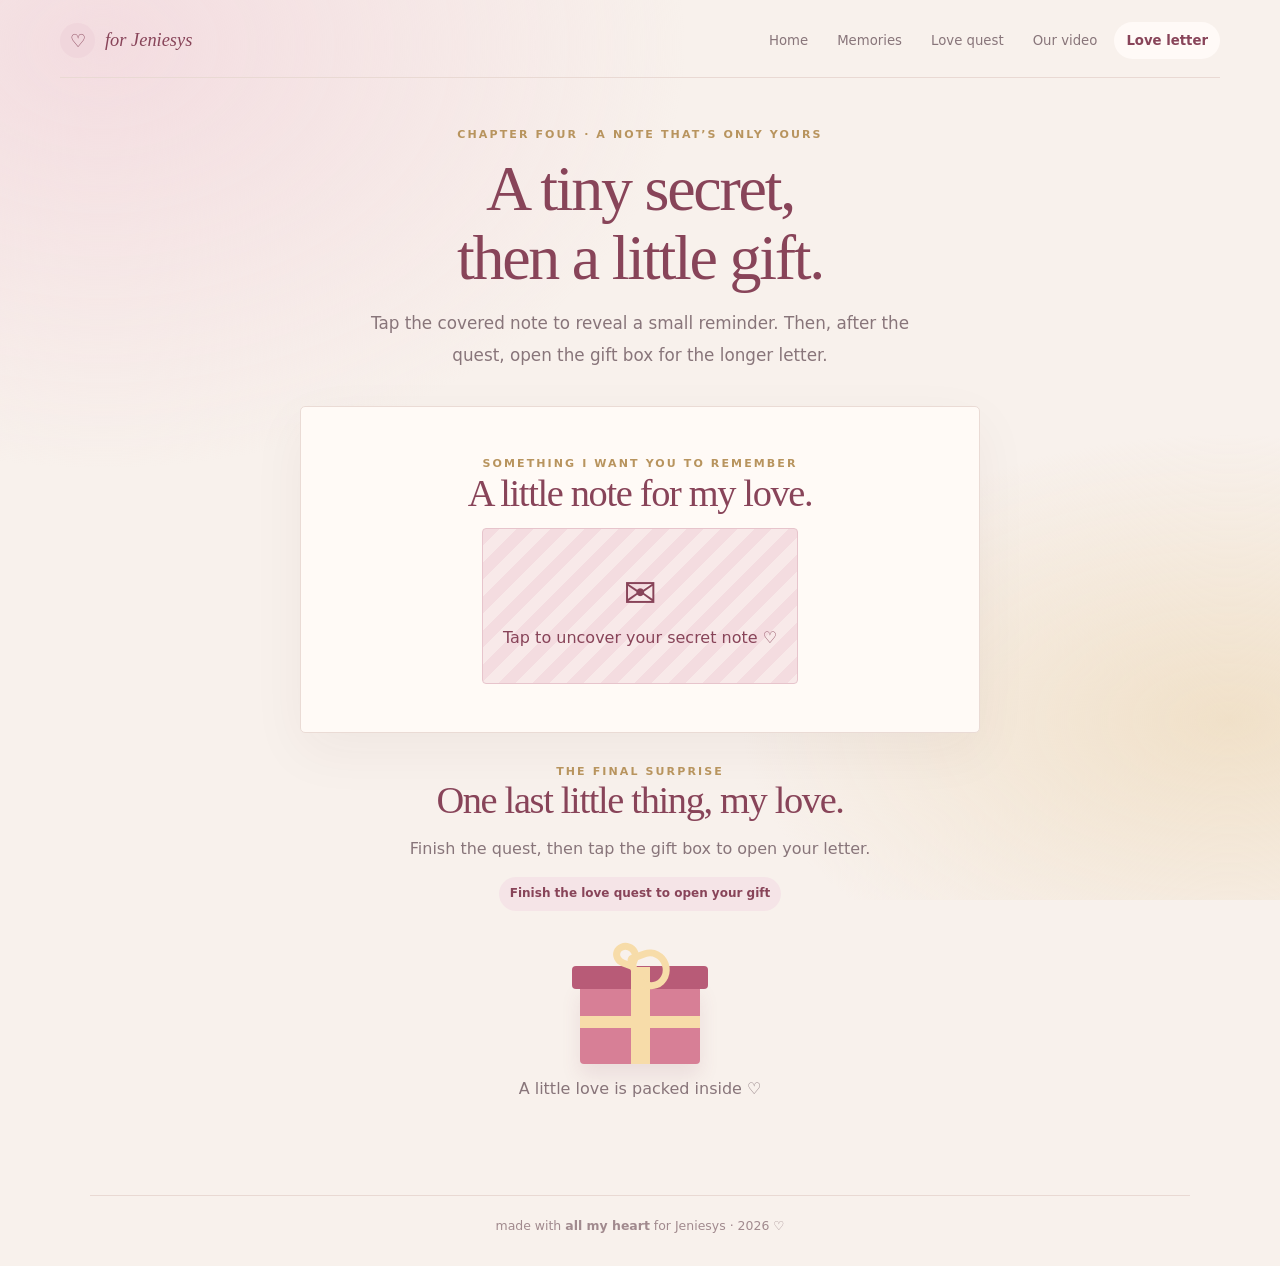
==== letter.html @ ace35af0 "Add files via upload" ====
<!doctype html><html lang="en"><head><meta charset="utf-8"><meta name="viewport" content="width=device-width,initial-scale=1"><meta name="theme-color" content="#f8f1ec"><title>Your Little Gift ♡ — Jeniesys</title><link rel="stylesheet" href="style.css"></head><body><div class="background-glow"></div><header class="site-header"><a class="brand" href="index.html"><span class="brand-mark">♡</span> for Jeniesys</a><nav class="nav" aria-label="Main navigation"><a href="index.html">Home</a><a href="memories.html">Memories</a><a href="quest.html">Love quest</a><a href="video.html">Our video</a><a href="letter.html" aria-current="page">Love letter</a></nav></header><main class="page"><div class="page-intro"><div class="eyebrow">chapter four · a note that’s only yours</div><h2>A tiny secret,<br>then a little gift.</h2><p class="lead">Tap the covered note to reveal a small reminder. Then, after the quest, open the gift box for the longer letter.</p></div><section class="secret-card card"><div class="eyebrow">something I want you to remember</div><h3>A little note for my love.</h3><button class="scratch-cover" id="revealNote" type="button"><span class="big">✉️</span>Tap to uncover your secret note ♡</button><div class="secret-message" id="secretMessage">You don’t have to do anything extraordinary to be special to me. I’m happy to have you in my life, and I hope you feel loved in the little moments, too. ♡</div></section><section class="gift-area"><div class="eyebrow">the final surprise</div><h3>One last little thing, my love.</h3><p class="muted">Finish the quest, then tap the gift box to open your letter.</p><span class="badge" id="giftBadge">Finish the love quest to open your gift</span><div class="gift-box" id="giftBox" role="button" tabindex="0" aria-label="Open the gift box"><div class="gift-lid"></div><div class="gift-body"></div><div class="gift-ribbon-v"></div><div class="gift-ribbon-h"></div><div class="gift-bow"></div></div><p class="muted" id="giftHint">A little love is packed inside ♡</p><article class="love-letter card hidden" id="loveLetter"><div class="eyebrow" style="text-align:center">quest complete · heart unlocked</div><h3>Happy Monthsary, my Jeniesys. ♡</h3><p>Hi, my love. 🥹❤️</p><p>If I could fold all the love I have for you into this little page and hand it to you like a letter, I would. It still wouldn’t hold everything, but I hope it gives you a small glimpse of what you mean to me.</p><p>Thank you for the memories we already share and for the little moments we haven’t made yet. I don’t expect us to be perfect. I hope we keep learning each other, listening with patience, being honest, apologizing when we need to, and showing our love through the small things we do.</p><p>I want more random laughs, more photos we’ll look at later, more silly conversations, and more days where we remind each other that we’re on the same team. When life gets busy or a day doesn’t go the way we hoped, I hope we still make room for kindness, understanding, and a little extra patience.</p><p>And if you ever wonder whether you’re special to me, let this be your reminder: you are. Not because every moment is perfect, but because you’re you. Thank you for being part of my life, Jeniesys. I’m grateful for this chapter with you and excited for the pages we’ll write next.</p><p class="sign">With all my heart, today and in all our little tomorrows. ♡</p><div class="actions" style="justify-content:center"><button class="btn btn-primary" id="replay">Play our little story again ↻</button></div></article></section></main><footer class="site-footer">made with <b>all my heart</b> for Jeniesys · <span id="year"></span> ♡</footer><div id="toast" class="toast" role="status" aria-live="polite"></div><script src="app.js"></script></body></html>
---- style.css ----
:root{--bg:#f8f1ec;--paper:#fffdf9;--ink:#382b31;--muted:#88757a;--rose:#c96e83;--rose-dark:#884459;--blush:#f3dce0;--line:#eadbd5;--gold:#b8945e;--shadow:0 18px 55px #4c29300d;--serif:Georgia,'Times New Roman',serif;--sans:Inter,ui-rounded,'Trebuchet MS',system-ui,sans-serif}*{box-sizing:border-box}html{scroll-behavior:smooth}body{margin:0;background:var(--bg);color:var(--ink);font-family:var(--sans);line-height:1.6;min-height:100vh}button,a{font:inherit}button{cursor:pointer}a{color:inherit;text-decoration:none}button:focus-visible,a:focus-visible{outline:3px solid var(--gold);outline-offset:4px}.background-glow{position:fixed;inset:0;z-index:-1;pointer-events:none;background:radial-gradient(ellipse at 8% 5%,#f3dce0 0,transparent 35%),radial-gradient(ellipse at 96% 80%,#f0e0c8 0,transparent 28%)}.site-header{width:min(1160px,92%);margin:auto;padding:22px 0 18px;display:flex;align-items:center;justify-content:space-between;gap:22px;border-bottom:1px solid #e9d9d3}.brand{display:flex;align-items:center;gap:10px;font:italic 1.15rem var(--serif);color:var(--rose-dark);white-space:nowrap}.brand-mark{width:35px;height:35px;border-radius:50%;display:grid;place-items:center;background:#f0d6dc;font-style:normal}.nav{display:flex;align-items:center;gap:5px;flex-wrap:wrap;justify-content:flex-end}.nav a{padding:8px 12px;border-radius:999px;font-size:.83rem;color:var(--muted);transition:.2s}.nav a:hover,.nav a[aria-current=page]{background:#fffaf7;color:var(--rose-dark)}.nav a[aria-current=page]{font-weight:750}.page{width:min(1100px,92%);margin:0 auto;padding:48px 0 64px}.eyebrow{text-transform:uppercase;letter-spacing:.19em;font-size:.69rem;font-weight:800;color:var(--gold)}h1,h2,h3,p{margin-top:0}h1,h2,h3{font-family:var(--serif);font-weight:500;letter-spacing:-.035em;color:var(--rose-dark);line-height:1.08}h1{font-size:clamp(3rem,7vw,5.6rem);margin:14px 0 20px}h2{font-size:clamp(2.4rem,5vw,4.2rem);margin:10px 0 16px}h3{font-size:clamp(1.8rem,3vw,2.6rem);margin-bottom:14px}.lead{font-size:1.05rem;line-height:1.9;color:var(--muted);max-width:570px}.muted{color:var(--muted)}.btn{display:inline-flex;align-items:center;justify-content:center;gap:9px;padding:13px 20px;border-radius:999px;border:1px solid transparent;font-weight:750;font-size:.9rem;transition:transform .2s,box-shadow .2s,background .2s}.btn:hover{transform:translateY(-2px)}.btn-primary{background:var(--rose-dark);color:white;box-shadow:0 9px 22px #88445924}.btn-primary:hover{box-shadow:0 13px 28px #88445930}.btn-soft{background:#fffaf7;border-color:var(--line);color:var(--rose-dark)}.actions{display:flex;gap:11px;flex-wrap:wrap;margin-top:24px}.card{background:var(--paper);border:1px solid #fff;box-shadow:var(--shadow);border-radius:5px}.home-grid{display:grid;grid-template-columns:1.08fr .92fr;gap:30px;align-items:center}.home-copy{padding:28px 0}.home-copy .signature{font:italic 1.2rem var(--serif);color:var(--rose);margin-top:20px}.home-photo-card{padding:15px 15px 45px;transform:rotate(1deg);position:relative}.home-photo-card img{width:100%;height:clamp(320px,42vw,490px);object-fit:cover;display:block;background:var(--blush)}.photo-label{position:absolute;bottom:12px;left:15px;right:15px;text-align:center;font:italic 1rem var(--serif);color:var(--rose-dark)}.home-stamp{position:absolute;top:20px;right:20px;width:76px;height:76px;display:grid;place-items:center;text-align:center;border-radius:50%;background:#fff6e7;color:var(--rose-dark);font:italic .88rem var(--serif);transform:rotate(10deg);box-shadow:0 5px 18px #5a30300c}.home-bottom{margin-top:35px;padding:22px 25px;display:flex;align-items:center;justify-content:space-between;gap:20px;background:#fffaf6;border:1px solid var(--line)}.home-bottom p{margin:0;color:var(--muted);font-size:.9rem}.page-intro{text-align:center;max-width:720px;margin:0 auto 34px}.page-intro .lead{margin:0 auto}.section-card{padding:clamp(22px,4vw,40px)}.gallery-layout{display:grid;grid-template-columns:minmax(0,1fr) 270px;gap:28px;align-items:center}.gallery-stage{background:#fff;padding:12px 12px 48px;box-shadow:0 14px 38px #4c29300e;position:relative;transform:rotate(-.35deg)}.gallery-stage img{width:100%;height:clamp(300px,48vw,520px);display:block;object-fit:cover;background:var(--blush)}.gallery-caption{position:absolute;bottom:12px;left:15px;right:15px;text-align:center;color:var(--rose-dark);font:italic 1.12rem var(--serif)}.gallery-side{padding:8px 0}.gallery-side p{color:var(--muted);line-height:1.85}.gallery-controls{display:flex;align-items:center;gap:12px;margin-top:22px}.round-btn{width:43px;height:43px;border:1px solid var(--line);border-radius:50%;background:#fffaf7;color:var(--rose-dark);font-size:1.25rem}.gallery-count{font-size:.8rem;color:var(--muted);font-weight:700}.dots{display:flex;gap:8px;margin-top:17px}.dot{width:8px;height:8px;border:0;padding:0;border-radius:50%;background:#e8cbd0}.dot.active{background:var(--rose-dark);transform:scale(1.3)}.memory-note{margin-top:25px;padding:20px 22px;background:#fff8f3;border-left:3px solid var(--gold);font:italic 1.1rem/1.7 var(--serif);color:#795766}.quest-layout{display:grid;grid-template-columns:.8fr 1.2fr;gap:25px;align-items:stretch}.quest-art{min-height:340px;border-radius:4px;display:grid;place-items:center;position:relative;overflow:hidden;background:radial-gradient(circle,#fff 0,#f8e7e9 52%,#f0d5d9 100%)}.heart-art{font-size:clamp(7rem,15vw,10rem);filter:drop-shadow(0 15px 18px #c96e8330);animation:pulse 2.7s ease-in-out infinite}.orbit{position:absolute;width:225px;height:225px;border:1px dashed #d59aaa;border-radius:50%;animation:spin 30s linear infinite}.orbit:before,.orbit:after{content:'✦';position:absolute;color:var(--gold);font-size:1.3rem}.orbit:before{top:12px;left:33px}.orbit:after{bottom:25px;right:8px}.quest-card{padding:clamp(22px,4vw,36px)}.progress-row{display:flex;justify-content:space-between;gap:12px;color:var(--gold);font-size:.69rem;text-transform:uppercase;letter-spacing:.12em;font-weight:800}.progress-track{height:5px;background:#f0e1df;border-radius:99px;overflow:hidden;margin:12px 0 25px}.progress-fill{height:100%;width:20%;background:var(--rose);transition:width .3s}.question{font-size:clamp(1.8rem,3.7vw,2.7rem)}.answer-area{min-height:85px;position:relative;display:flex;align-items:center;justify-content:center;gap:12px;flex-wrap:wrap;margin-top:20px;padding:8px}.answer-yes,.answer-no{min-width:130px;border:0;border-radius:999px;padding:12px 17px;font-weight:750;transition:transform .18s}.answer-yes{background:var(--rose-dark);color:#fff}.answer-no{background:#fff;border:1px solid var(--line);color:var(--rose-dark);position:relative}.hint{min-height:25px;text-align:center;font-size:.78rem;color:#a88a8f;margin:12px 0 0}.success{padding:25px 15px;text-align:center;background:#fff7f5;border-radius:5px}.success .emoji{font-size:2.7rem}.video-layout{display:grid;grid-template-columns:.7fr 1.3fr;gap:30px;align-items:center}.video-frame{padding:9px;background:#32232a;border-radius:9px;box-shadow:var(--shadow)}video{width:100%;display:block;aspect-ratio:16/9;object-fit:contain;background:#21171b;border-radius:5px}.video-placeholder{padding:20px;color:#fff0f4;text-align:center;font-size:.88rem}.locked-panel{padding:25px;border:1px dashed #dfbdc4;background:#fff9f6;border-radius:5px;text-align:center}.badge{display:inline-block;padding:7px 11px;border-radius:99px;background:#f5e4e7;color:var(--rose-dark);font-size:.75rem;font-weight:800}.secret-card{max-width:680px;margin:auto;padding:clamp(25px,5vw,48px);text-align:center;background:#fffaf6;border:1px solid var(--line);box-shadow:var(--shadow)}.scratch-cover{padding:32px 20px;background:repeating-linear-gradient(135deg,#f4dce0,#f4dce0 12px,#f8e9e9 12px,#f8e9e9 24px);border:1px solid #e7c4cc;border-radius:4px;color:var(--rose-dark);cursor:pointer}.scratch-cover .big{display:block;font-size:2.5rem}.secret-message{display:none;margin-top:22px;padding:20px;background:#fff;border:1px dashed #d7b7bd;font:italic 1.2rem/1.8 var(--serif);color:var(--rose-dark)}.secret-message.show{display:block;animation:fadeup .45s both}.gift-area{text-align:center;margin:30px auto}.gift-box{width:150px;height:125px;position:relative;margin:28px auto 12px;cursor:pointer;outline:none;transition:transform .2s}.gift-box:hover{transform:translateY(-4px)}.gift-body{position:absolute;left:15px;right:15px;bottom:0;height:82px;background:#d77f96;border-radius:4px;box-shadow:0 12px 20px #8844591c}.gift-lid{position:absolute;z-index:2;left:7px;right:7px;top:27px;height:23px;background:#b85b77;border-radius:4px;transform-origin:left;transition:transform .6s}.gift-ribbon-v{position:absolute;z-index:3;width:19px;top:28px;bottom:0;left:calc(50% - 9.5px);background:#f7dca9}.gift-ribbon-h{position:absolute;z-index:3;left:15px;right:15px;bottom:36px;height:12px;background:#f7dca9}.gift-bow{position:absolute;z-index:4;top:4px;left:48px;width:26px;height:24px;border:7px solid #f7dca9;border-radius:70% 70% 20% 70%;transform:rotate(20deg)}.gift-bow:after{content:'';position:absolute;width:26px;height:24px;border:7px solid #f7dca9;border-radius:70% 70% 70% 20%;left:14px;top:-9px;transform:rotate(50deg)}.gift-box.open .gift-lid{transform:translate(-7px,-25px) rotate(-24deg)}.love-letter{display:none;max-width:740px;margin:28px auto 0;padding:clamp(26px,5vw,50px);background:#fffdf8;border:1px solid var(--line);box-shadow:var(--shadow);text-align:left}.love-letter.show{display:block;animation:fadeup .6s both}.love-letter h3{text-align:center}.love-letter p{line-height:1.95;color:#6f5a61}.love-letter .sign{text-align:right;font:italic 1.25rem var(--serif);color:var(--rose-dark);margin-top:28px}.site-footer{width:min(1100px,92%);margin:auto;padding:20px 0 30px;border-top:1px solid #e9d9d3;text-align:center;font-size:.78rem;color:#a18a8e}.float-photo{position:fixed;bottom:-100px;z-index:8;pointer-events:none;overflow:hidden;transform:rotate(45deg);border-radius:8px 8px 8px 0;animation:floatup linear forwards;box-shadow:0 5px 18px #88445925}.float-photo:before{content:'';position:absolute;width:100%;height:100%;top:-50%;left:0;background:inherit;border-radius:50%}.float-photo:after{content:'';position:absolute;width:100%;height:100%;top:0;left:-50%;background:inherit;border-radius:50%}.float-photo img{position:absolute;inset:0;width:100%;height:100%;object-fit:cover;transform:rotate(-45deg) scale(.88);border-radius:50%;z-index:2}.toast{position:fixed;left:50%;bottom:22px;transform:translate(-50%,20px);opacity:0;pointer-events:none;background:#432d38;color:#fff;padding:11px 17px;border-radius:999px;font-size:.85rem;z-index:99;transition:.25s;max-width:90%;text-align:center}.toast.show{opacity:1;transform:translate(-50%,0)}.hidden{display:none!important}@keyframes floatup{to{transform:translateY(-115vh) rotate(405deg);opacity:0}}@keyframes pulse{50%{transform:scale(1.07)}}@keyframes spin{to{transform:rotate(360deg)}}@keyframes fadeup{from{opacity:0;transform:translateY(12px)}to{opacity:1;transform:none}}@media(max-width:800px){.site-header{align-items:flex-start;flex-direction:column}.nav{justify-content:flex-start;margin-left:-8px}.home-grid,.gallery-layout,.quest-layout,.video-layout{grid-template-columns:1fr}.home-copy{padding:5px 0 10px}.home-photo-card{max-width:600px;width:100%;margin:auto}.home-bottom{align-items:flex-start;flex-direction:column}.gallery-side{padding:0}.gallery-stage img{height:clamp(260px,70vw,470px)}.quest-art{min-height:230px}.heart-art{font-size:7rem}.orbit{width:190px;height:190px}}@media(max-width:480px){.page{padding:32px 0 45px}.site-header{padding-top:16px}.brand{font-size:1rem}.nav{gap:1px}.nav a{font-size:.77rem;padding:7px 9px}.home-copy h1{font-size:3.2rem}.home-photo-card img{height:340px}.section-card{padding:20px}.gallery-controls{justify-content:center}.answer-yes,.answer-no{min-width:120px}.quest-card{padding:22px 17px}.site-footer{line-height:1.8}}@media(prefers-reduced-motion:reduce){*,*:before,*:after{scroll-behavior:auto!important;animation-duration:.01ms!important;animation-iteration-count:1!important;transition-duration:.01ms!important}}
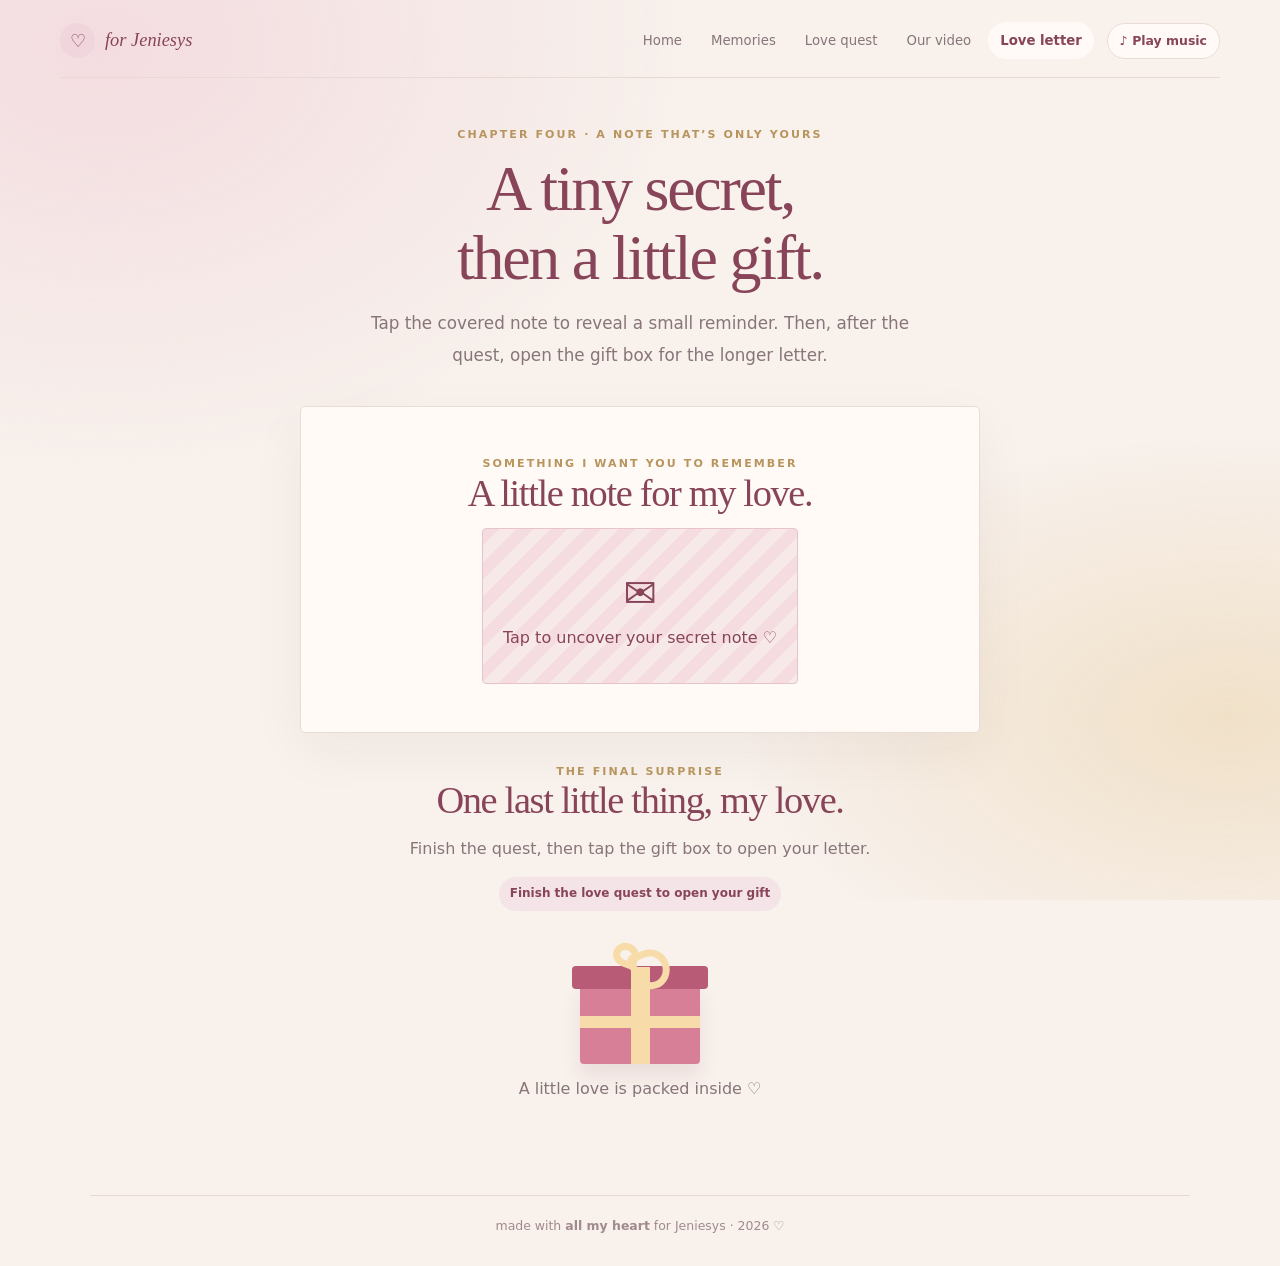
==== commit 9b7e5e95: "Add files via upload" ====
--- a/letter.html
+++ b/letter.html
@@ -1 +1 @@
-<!doctype html><html lang="en"><head><meta charset="utf-8"><meta name="viewport" content="width=device-width,initial-scale=1"><meta name="theme-color" content="#f8f1ec"><title>Your Little Gift ♡ — Jeniesys</title><link rel="stylesheet" href="style.css"></head><body><div class="background-glow"></div><header class="site-header"><a class="brand" href="index.html"><span class="brand-mark">♡</span> for Jeniesys</a><nav class="nav" aria-label="Main navigation"><a href="index.html">Home</a><a href="memories.html">Memories</a><a href="quest.html">Love quest</a><a href="video.html">Our video</a><a href="letter.html" aria-current="page">Love letter</a></nav></header><main class="page"><div class="page-intro"><div class="eyebrow">chapter four · a note that’s only yours</div><h2>A tiny secret,<br>then a little gift.</h2><p class="lead">Tap the covered note to reveal a small reminder. Then, after the quest, open the gift box for the longer letter.</p></div><section class="secret-card card"><div class="eyebrow">something I want you to remember</div><h3>A little note for my love.</h3><button class="scratch-cover" id="revealNote" type="button"><span class="big">✉️</span>Tap to uncover your secret note ♡</button><div class="secret-message" id="secretMessage">You don’t have to do anything extraordinary to be special to me. I’m happy to have you in my life, and I hope you feel loved in the little moments, too. ♡</div></section><section class="gift-area"><div class="eyebrow">the final surprise</div><h3>One last little thing, my love.</h3><p class="muted">Finish the quest, then tap the gift box to open your letter.</p><span class="badge" id="giftBadge">Finish the love quest to open your gift</span><div class="gift-box" id="giftBox" role="button" tabindex="0" aria-label="Open the gift box"><div class="gift-lid"></div><div class="gift-body"></div><div class="gift-ribbon-v"></div><div class="gift-ribbon-h"></div><div class="gift-bow"></div></div><p class="muted" id="giftHint">A little love is packed inside ♡</p><article class="love-letter card hidden" id="loveLetter"><div class="eyebrow" style="text-align:center">quest complete · heart unlocked</div><h3>Happy Monthsary, my Jeniesys. ♡</h3><p>Hi, my love. 🥹❤️</p><p>If I could fold all the love I have for you into this little page and hand it to you like a letter, I would. It still wouldn’t hold everything, but I hope it gives you a small glimpse of what you mean to me.</p><p>Thank you for the memories we already share and for the little moments we haven’t made yet. I don’t expect us to be perfect. I hope we keep learning each other, listening with patience, being honest, apologizing when we need to, and showing our love through the small things we do.</p><p>I want more random laughs, more photos we’ll look at later, more silly conversations, and more days where we remind each other that we’re on the same team. When life gets busy or a day doesn’t go the way we hoped, I hope we still make room for kindness, understanding, and a little extra patience.</p><p>And if you ever wonder whether you’re special to me, let this be your reminder: you are. Not because every moment is perfect, but because you’re you. Thank you for being part of my life, Jeniesys. I’m grateful for this chapter with you and excited for the pages we’ll write next.</p><p class="sign">With all my heart, today and in all our little tomorrows. ♡</p><div class="actions" style="justify-content:center"><button class="btn btn-primary" id="replay">Play our little story again ↻</button></div></article></section></main><footer class="site-footer">made with <b>all my heart</b> for Jeniesys · <span id="year"></span> ♡</footer><div id="toast" class="toast" role="status" aria-live="polite"></div><script src="app.js"></script></body></html>
+<!doctype html><html lang="en"><head><meta charset="utf-8"><meta name="viewport" content="width=device-width,initial-scale=1"><meta name="theme-color" content="#f8f1ec"><title>Your Little Gift ♡ — Jeniesys</title><link rel="stylesheet" href="style.css"></head><body><div class="background-glow"></div><header class="site-header"><a class="brand" href="index.html"><span class="brand-mark">♡</span> for Jeniesys</a><nav class="nav" aria-label="Main navigation"><a href="index.html">Home</a><a href="memories.html">Memories</a><a href="quest.html">Love quest</a><a href="video.html">Our video</a><a href="letter.html" aria-current="page">Love letter</a><button class="music-btn" id="musicToggle" type="button" aria-label="Toggle background music">♪ Play music</button></nav></header><main class="page"><div class="page-intro"><div class="eyebrow">chapter four · a note that’s only yours</div><h2>A tiny secret,<br>then a little gift.</h2><p class="lead">Tap the covered note to reveal a small reminder. Then, after the quest, open the gift box for the longer letter.</p></div><section class="secret-card card"><div class="eyebrow">something I want you to remember</div><h3>A little note for my love.</h3><button class="scratch-cover" id="revealNote" type="button"><span class="big">✉️</span>Tap to uncover your secret note ♡</button><div class="secret-message" id="secretMessage">You don’t have to do anything extraordinary to be special to me. I’m happy to have you in my life, and I hope you feel loved in the little moments, too. ♡</div></section><section class="gift-area"><div class="eyebrow">the final surprise</div><h3>One last little thing, my love.</h3><p class="muted">Finish the quest, then tap the gift box to open your letter.</p><span class="badge" id="giftBadge">Finish the love quest to open your gift</span><div class="gift-box" id="giftBox" role="button" tabindex="0" aria-label="Open the gift box"><div class="gift-lid"></div><div class="gift-body"></div><div class="gift-ribbon-v"></div><div class="gift-ribbon-h"></div><div class="gift-bow"></div></div><p class="muted" id="giftHint">A little love is packed inside ♡</p><article class="love-letter card hidden" id="loveLetter"><div class="eyebrow" style="text-align:center">quest complete · heart unlocked</div><h3>Happy Monthsary, my Jeniesys. ♡</h3><p>Hi, my love. 🥹❤️</p><p>If I could fold all the love I have for you into this little page and hand it to you like a letter, I would. It still wouldn’t hold everything, but I hope it gives you a small glimpse of what you mean to me.</p><p>Thank you for the memories we already share and for the little moments we haven’t made yet. I don’t expect us to be perfect. I hope we keep learning each other, listening with patience, being honest, apologizing when we need to, and showing our love through the small things we do.</p><p>I want more random laughs, more photos we’ll look at later, more silly conversations, and more days where we remind each other that we’re on the same team. When life gets busy or a day doesn’t go the way we hoped, I hope we still make room for kindness, understanding, and a little extra patience.</p><p>And if you ever wonder whether you’re special to me, let this be your reminder: you are. Not because every moment is perfect, but because you’re you. Thank you for being part of my life, Jeniesys. I’m grateful for this chapter with you and excited for the pages we’ll write next.</p><p class="sign">With all my heart, today and in all our little tomorrows. ♡</p><div class="actions" style="justify-content:center"><button class="btn btn-primary" id="replay">Play our little story again ↻</button></div></article></section></main><footer class="site-footer">made with <b>all my heart</b> for Jeniesys · <span id="year"></span> ♡</footer><div id="toast" class="toast" role="status" aria-live="polite"></div><script src="app.js"></script></body></html>
--- a/style.css
+++ b/style.css
@@ -1 +1,22 @@
-:root{--bg:#f8f1ec;--paper:#fffdf9;--ink:#382b31;--muted:#88757a;--rose:#c96e83;--rose-dark:#884459;--blush:#f3dce0;--line:#eadbd5;--gold:#b8945e;--shadow:0 18px 55px #4c29300d;--serif:Georgia,'Times New Roman',serif;--sans:Inter,ui-rounded,'Trebuchet MS',system-ui,sans-serif}*{box-sizing:border-box}html{scroll-behavior:smooth}body{margin:0;background:var(--bg);color:var(--ink);font-family:var(--sans);line-height:1.6;min-height:100vh}button,a{font:inherit}button{cursor:pointer}a{color:inherit;text-decoration:none}button:focus-visible,a:focus-visible{outline:3px solid var(--gold);outline-offset:4px}.background-glow{position:fixed;inset:0;z-index:-1;pointer-events:none;background:radial-gradient(ellipse at 8% 5%,#f3dce0 0,transparent 35%),radial-gradient(ellipse at 96% 80%,#f0e0c8 0,transparent 28%)}.site-header{width:min(1160px,92%);margin:auto;padding:22px 0 18px;display:flex;align-items:center;justify-content:space-between;gap:22px;border-bottom:1px solid #e9d9d3}.brand{display:flex;align-items:center;gap:10px;font:italic 1.15rem var(--serif);color:var(--rose-dark);white-space:nowrap}.brand-mark{width:35px;height:35px;border-radius:50%;display:grid;place-items:center;background:#f0d6dc;font-style:normal}.nav{display:flex;align-items:center;gap:5px;flex-wrap:wrap;justify-content:flex-end}.nav a{padding:8px 12px;border-radius:999px;font-size:.83rem;color:var(--muted);transition:.2s}.nav a:hover,.nav a[aria-current=page]{background:#fffaf7;color:var(--rose-dark)}.nav a[aria-current=page]{font-weight:750}.page{width:min(1100px,92%);margin:0 auto;padding:48px 0 64px}.eyebrow{text-transform:uppercase;letter-spacing:.19em;font-size:.69rem;font-weight:800;color:var(--gold)}h1,h2,h3,p{margin-top:0}h1,h2,h3{font-family:var(--serif);font-weight:500;letter-spacing:-.035em;color:var(--rose-dark);line-height:1.08}h1{font-size:clamp(3rem,7vw,5.6rem);margin:14px 0 20px}h2{font-size:clamp(2.4rem,5vw,4.2rem);margin:10px 0 16px}h3{font-size:clamp(1.8rem,3vw,2.6rem);margin-bottom:14px}.lead{font-size:1.05rem;line-height:1.9;color:var(--muted);max-width:570px}.muted{color:var(--muted)}.btn{display:inline-flex;align-items:center;justify-content:center;gap:9px;padding:13px 20px;border-radius:999px;border:1px solid transparent;font-weight:750;font-size:.9rem;transition:transform .2s,box-shadow .2s,background .2s}.btn:hover{transform:translateY(-2px)}.btn-primary{background:var(--rose-dark);color:white;box-shadow:0 9px 22px #88445924}.btn-primary:hover{box-shadow:0 13px 28px #88445930}.btn-soft{background:#fffaf7;border-color:var(--line);color:var(--rose-dark)}.actions{display:flex;gap:11px;flex-wrap:wrap;margin-top:24px}.card{background:var(--paper);border:1px solid #fff;box-shadow:var(--shadow);border-radius:5px}.home-grid{display:grid;grid-template-columns:1.08fr .92fr;gap:30px;align-items:center}.home-copy{padding:28px 0}.home-copy .signature{font:italic 1.2rem var(--serif);color:var(--rose);margin-top:20px}.home-photo-card{padding:15px 15px 45px;transform:rotate(1deg);position:relative}.home-photo-card img{width:100%;height:clamp(320px,42vw,490px);object-fit:cover;display:block;background:var(--blush)}.photo-label{position:absolute;bottom:12px;left:15px;right:15px;text-align:center;font:italic 1rem var(--serif);color:var(--rose-dark)}.home-stamp{position:absolute;top:20px;right:20px;width:76px;height:76px;display:grid;place-items:center;text-align:center;border-radius:50%;background:#fff6e7;color:var(--rose-dark);font:italic .88rem var(--serif);transform:rotate(10deg);box-shadow:0 5px 18px #5a30300c}.home-bottom{margin-top:35px;padding:22px 25px;display:flex;align-items:center;justify-content:space-between;gap:20px;background:#fffaf6;border:1px solid var(--line)}.home-bottom p{margin:0;color:var(--muted);font-size:.9rem}.page-intro{text-align:center;max-width:720px;margin:0 auto 34px}.page-intro .lead{margin:0 auto}.section-card{padding:clamp(22px,4vw,40px)}.gallery-layout{display:grid;grid-template-columns:minmax(0,1fr) 270px;gap:28px;align-items:center}.gallery-stage{background:#fff;padding:12px 12px 48px;box-shadow:0 14px 38px #4c29300e;position:relative;transform:rotate(-.35deg)}.gallery-stage img{width:100%;height:clamp(300px,48vw,520px);display:block;object-fit:cover;background:var(--blush)}.gallery-caption{position:absolute;bottom:12px;left:15px;right:15px;text-align:center;color:var(--rose-dark);font:italic 1.12rem var(--serif)}.gallery-side{padding:8px 0}.gallery-side p{color:var(--muted);line-height:1.85}.gallery-controls{display:flex;align-items:center;gap:12px;margin-top:22px}.round-btn{width:43px;height:43px;border:1px solid var(--line);border-radius:50%;background:#fffaf7;color:var(--rose-dark);font-size:1.25rem}.gallery-count{font-size:.8rem;color:var(--muted);font-weight:700}.dots{display:flex;gap:8px;margin-top:17px}.dot{width:8px;height:8px;border:0;padding:0;border-radius:50%;background:#e8cbd0}.dot.active{background:var(--rose-dark);transform:scale(1.3)}.memory-note{margin-top:25px;padding:20px 22px;background:#fff8f3;border-left:3px solid var(--gold);font:italic 1.1rem/1.7 var(--serif);color:#795766}.quest-layout{display:grid;grid-template-columns:.8fr 1.2fr;gap:25px;align-items:stretch}.quest-art{min-height:340px;border-radius:4px;display:grid;place-items:center;position:relative;overflow:hidden;background:radial-gradient(circle,#fff 0,#f8e7e9 52%,#f0d5d9 100%)}.heart-art{font-size:clamp(7rem,15vw,10rem);filter:drop-shadow(0 15px 18px #c96e8330);animation:pulse 2.7s ease-in-out infinite}.orbit{position:absolute;width:225px;height:225px;border:1px dashed #d59aaa;border-radius:50%;animation:spin 30s linear infinite}.orbit:before,.orbit:after{content:'✦';position:absolute;color:var(--gold);font-size:1.3rem}.orbit:before{top:12px;left:33px}.orbit:after{bottom:25px;right:8px}.quest-card{padding:clamp(22px,4vw,36px)}.progress-row{display:flex;justify-content:space-between;gap:12px;color:var(--gold);font-size:.69rem;text-transform:uppercase;letter-spacing:.12em;font-weight:800}.progress-track{height:5px;background:#f0e1df;border-radius:99px;overflow:hidden;margin:12px 0 25px}.progress-fill{height:100%;width:20%;background:var(--rose);transition:width .3s}.question{font-size:clamp(1.8rem,3.7vw,2.7rem)}.answer-area{min-height:85px;position:relative;display:flex;align-items:center;justify-content:center;gap:12px;flex-wrap:wrap;margin-top:20px;padding:8px}.answer-yes,.answer-no{min-width:130px;border:0;border-radius:999px;padding:12px 17px;font-weight:750;transition:transform .18s}.answer-yes{background:var(--rose-dark);color:#fff}.answer-no{background:#fff;border:1px solid var(--line);color:var(--rose-dark);position:relative}.hint{min-height:25px;text-align:center;font-size:.78rem;color:#a88a8f;margin:12px 0 0}.success{padding:25px 15px;text-align:center;background:#fff7f5;border-radius:5px}.success .emoji{font-size:2.7rem}.video-layout{display:grid;grid-template-columns:.7fr 1.3fr;gap:30px;align-items:center}.video-frame{padding:9px;background:#32232a;border-radius:9px;box-shadow:var(--shadow)}video{width:100%;display:block;aspect-ratio:16/9;object-fit:contain;background:#21171b;border-radius:5px}.video-placeholder{padding:20px;color:#fff0f4;text-align:center;font-size:.88rem}.locked-panel{padding:25px;border:1px dashed #dfbdc4;background:#fff9f6;border-radius:5px;text-align:center}.badge{display:inline-block;padding:7px 11px;border-radius:99px;background:#f5e4e7;color:var(--rose-dark);font-size:.75rem;font-weight:800}.secret-card{max-width:680px;margin:auto;padding:clamp(25px,5vw,48px);text-align:center;background:#fffaf6;border:1px solid var(--line);box-shadow:var(--shadow)}.scratch-cover{padding:32px 20px;background:repeating-linear-gradient(135deg,#f4dce0,#f4dce0 12px,#f8e9e9 12px,#f8e9e9 24px);border:1px solid #e7c4cc;border-radius:4px;color:var(--rose-dark);cursor:pointer}.scratch-cover .big{display:block;font-size:2.5rem}.secret-message{display:none;margin-top:22px;padding:20px;background:#fff;border:1px dashed #d7b7bd;font:italic 1.2rem/1.8 var(--serif);color:var(--rose-dark)}.secret-message.show{display:block;animation:fadeup .45s both}.gift-area{text-align:center;margin:30px auto}.gift-box{width:150px;height:125px;position:relative;margin:28px auto 12px;cursor:pointer;outline:none;transition:transform .2s}.gift-box:hover{transform:translateY(-4px)}.gift-body{position:absolute;left:15px;right:15px;bottom:0;height:82px;background:#d77f96;border-radius:4px;box-shadow:0 12px 20px #8844591c}.gift-lid{position:absolute;z-index:2;left:7px;right:7px;top:27px;height:23px;background:#b85b77;border-radius:4px;transform-origin:left;transition:transform .6s}.gift-ribbon-v{position:absolute;z-index:3;width:19px;top:28px;bottom:0;left:calc(50% - 9.5px);background:#f7dca9}.gift-ribbon-h{position:absolute;z-index:3;left:15px;right:15px;bottom:36px;height:12px;background:#f7dca9}.gift-bow{position:absolute;z-index:4;top:4px;left:48px;width:26px;height:24px;border:7px solid #f7dca9;border-radius:70% 70% 20% 70%;transform:rotate(20deg)}.gift-bow:after{content:'';position:absolute;width:26px;height:24px;border:7px solid #f7dca9;border-radius:70% 70% 70% 20%;left:14px;top:-9px;transform:rotate(50deg)}.gift-box.open .gift-lid{transform:translate(-7px,-25px) rotate(-24deg)}.love-letter{display:none;max-width:740px;margin:28px auto 0;padding:clamp(26px,5vw,50px);background:#fffdf8;border:1px solid var(--line);box-shadow:var(--shadow);text-align:left}.love-letter.show{display:block;animation:fadeup .6s both}.love-letter h3{text-align:center}.love-letter p{line-height:1.95;color:#6f5a61}.love-letter .sign{text-align:right;font:italic 1.25rem var(--serif);color:var(--rose-dark);margin-top:28px}.site-footer{width:min(1100px,92%);margin:auto;padding:20px 0 30px;border-top:1px solid #e9d9d3;text-align:center;font-size:.78rem;color:#a18a8e}.float-photo{position:fixed;bottom:-100px;z-index:8;pointer-events:none;overflow:hidden;transform:rotate(45deg);border-radius:8px 8px 8px 0;animation:floatup linear forwards;box-shadow:0 5px 18px #88445925}.float-photo:before{content:'';position:absolute;width:100%;height:100%;top:-50%;left:0;background:inherit;border-radius:50%}.float-photo:after{content:'';position:absolute;width:100%;height:100%;top:0;left:-50%;background:inherit;border-radius:50%}.float-photo img{position:absolute;inset:0;width:100%;height:100%;object-fit:cover;transform:rotate(-45deg) scale(.88);border-radius:50%;z-index:2}.toast{position:fixed;left:50%;bottom:22px;transform:translate(-50%,20px);opacity:0;pointer-events:none;background:#432d38;color:#fff;padding:11px 17px;border-radius:999px;font-size:.85rem;z-index:99;transition:.25s;max-width:90%;text-align:center}.toast.show{opacity:1;transform:translate(-50%,0)}.hidden{display:none!important}@keyframes floatup{to{transform:translateY(-115vh) rotate(405deg);opacity:0}}@keyframes pulse{50%{transform:scale(1.07)}}@keyframes spin{to{transform:rotate(360deg)}}@keyframes fadeup{from{opacity:0;transform:translateY(12px)}to{opacity:1;transform:none}}@media(max-width:800px){.site-header{align-items:flex-start;flex-direction:column}.nav{justify-content:flex-start;margin-left:-8px}.home-grid,.gallery-layout,.quest-layout,.video-layout{grid-template-columns:1fr}.home-copy{padding:5px 0 10px}.home-photo-card{max-width:600px;width:100%;margin:auto}.home-bottom{align-items:flex-start;flex-direction:column}.gallery-side{padding:0}.gallery-stage img{height:clamp(260px,70vw,470px)}.quest-art{min-height:230px}.heart-art{font-size:7rem}.orbit{width:190px;height:190px}}@media(max-width:480px){.page{padding:32px 0 45px}.site-header{padding-top:16px}.brand{font-size:1rem}.nav{gap:1px}.nav a{font-size:.77rem;padding:7px 9px}.home-copy h1{font-size:3.2rem}.home-photo-card img{height:340px}.section-card{padding:20px}.gallery-controls{justify-content:center}.answer-yes,.answer-no{min-width:120px}.quest-card{padding:22px 17px}.site-footer{line-height:1.8}}@media(prefers-reduced-motion:reduce){*,*:before,*:after{scroll-behavior:auto!important;animation-duration:.01ms!important;animation-iteration-count:1!important;transition-duration:.01ms!important}}
+:root{--bg:#f8f1ec;--paper:#fffdf9;--ink:#382b31;--muted:#88757a;--rose:#c96e83;--rose-dark:#884459;--blush:#f3dce0;--line:#eadbd5;--gold:#b8945e;--shadow:0 18px 55px #4c29300d;--serif:Georgia,'Times New Roman',serif;--sans:Inter,ui-rounded,'Trebuchet MS',system-ui,sans-serif}*{box-sizing:border-box}html{scroll-behavior:smooth}body{margin:0;background:var(--bg);color:var(--ink);font-family:var(--sans);line-height:1.6;min-height:100vh}button,a{font:inherit}button{cursor:pointer}a{color:inherit;text-decoration:none}button:focus-visible,a:focus-visible{outline:3px solid var(--gold);outline-offset:4px}.background-glow{position:fixed;inset:0;z-index:-1;pointer-events:none;background:radial-gradient(ellipse at 8% 5%,#f3dce0 0,transparent 35%),radial-gradient(ellipse at 96% 80%,#f0e0c8 0,transparent 28%)}.site-header{width:min(1160px,92%);margin:auto;padding:22px 0 18px;display:flex;align-items:center;justify-content:space-between;gap:22px;border-bottom:1px solid #e9d9d3}.brand{display:flex;align-items:center;gap:10px;font:italic 1.15rem var(--serif);color:var(--rose-dark);white-space:nowrap}.brand-mark{width:35px;height:35px;border-radius:50%;display:grid;place-items:center;background:#f0d6dc;font-style:normal}.nav{display:flex;align-items:center;gap:5px;flex-wrap:wrap;justify-content:flex-end}.nav a{padding:8px 12px;border-radius:999px;font-size:.83rem;color:var(--muted);transition:.2s}.nav a:hover,.nav a[aria-current=page]{background:#fffaf7;color:var(--rose-dark)}.nav a[aria-current=page]{font-weight:750}.page{width:min(1100px,92%);margin:0 auto;padding:48px 0 64px}.eyebrow{text-transform:uppercase;letter-spacing:.19em;font-size:.69rem;font-weight:800;color:var(--gold)}h1,h2,h3,p{margin-top:0}h1,h2,h3{font-family:var(--serif);font-weight:500;letter-spacing:-.035em;color:var(--rose-dark);line-height:1.08}h1{font-size:clamp(3rem,7vw,5.6rem);margin:14px 0 20px}h2{font-size:clamp(2.4rem,5vw,4.2rem);margin:10px 0 16px}h3{font-size:clamp(1.8rem,3vw,2.6rem);margin-bottom:14px}.lead{font-size:1.05rem;line-height:1.9;color:var(--muted);max-width:570px}.muted{color:var(--muted)}.btn{display:inline-flex;align-items:center;justify-content:center;gap:9px;padding:13px 20px;border-radius:999px;border:1px solid transparent;font-weight:750;font-size:.9rem;transition:transform .2s,box-shadow .2s,background .2s}.btn:hover{transform:translateY(-2px)}.btn-primary{background:var(--rose-dark);color:white;box-shadow:0 9px 22px #88445924}.btn-primary:hover{box-shadow:0 13px 28px #88445930}.btn-soft{background:#fffaf7;border-color:var(--line);color:var(--rose-dark)}.actions{display:flex;gap:11px;flex-wrap:wrap;margin-top:24px}.card{background:var(--paper);border:1px solid #fff;box-shadow:var(--shadow);border-radius:5px}.home-grid{display:grid;grid-template-columns:1.08fr .92fr;gap:30px;align-items:center}.home-copy{padding:28px 0}.home-copy .signature{font:italic 1.2rem var(--serif);color:var(--rose);margin-top:20px}.home-photo-card{padding:15px 15px 45px;transform:rotate(1deg);position:relative}.home-photo-card img{width:100%;height:clamp(320px,42vw,490px);object-fit:cover;display:block;background:var(--blush)}.photo-label{position:absolute;bottom:12px;left:15px;right:15px;text-align:center;font:italic 1rem var(--serif);color:var(--rose-dark)}.home-stamp{position:absolute;top:20px;right:20px;width:76px;height:76px;display:grid;place-items:center;text-align:center;border-radius:50%;background:#fff6e7;color:var(--rose-dark);font:italic .88rem var(--serif);transform:rotate(10deg);box-shadow:0 5px 18px #5a30300c}.home-bottom{margin-top:35px;padding:22px 25px;display:flex;align-items:center;justify-content:space-between;gap:20px;background:#fffaf6;border:1px solid var(--line)}.home-bottom p{margin:0;color:var(--muted);font-size:.9rem}.page-intro{text-align:center;max-width:720px;margin:0 auto 34px}.page-intro .lead{margin:0 auto}.section-card{padding:clamp(22px,4vw,40px)}.gallery-layout{display:grid;grid-template-columns:minmax(0,1fr) 270px;gap:28px;align-items:center}.gallery-stage{background:#fff;padding:12px 12px 48px;box-shadow:0 14px 38px #4c29300e;position:relative;transform:rotate(-.35deg)}.gallery-stage img{width:100%;height:clamp(300px,48vw,520px);display:block;object-fit:cover;background:var(--blush)}.gallery-caption{position:absolute;bottom:12px;left:15px;right:15px;text-align:center;color:var(--rose-dark);font:italic 1.12rem var(--serif)}.gallery-side{padding:8px 0}.gallery-side p{color:var(--muted);line-height:1.85}.gallery-controls{display:flex;align-items:center;gap:12px;margin-top:22px}.round-btn{width:43px;height:43px;border:1px solid var(--line);border-radius:50%;background:#fffaf7;color:var(--rose-dark);font-size:1.25rem}.gallery-count{font-size:.8rem;color:var(--muted);font-weight:700}.dots{display:flex;gap:8px;margin-top:17px}.dot{width:8px;height:8px;border:0;padding:0;border-radius:50%;background:#e8cbd0}.dot.active{background:var(--rose-dark);transform:scale(1.3)}.memory-note{margin-top:25px;padding:20px 22px;background:#fff8f3;border-left:3px solid var(--gold);font:italic 1.1rem/1.7 var(--serif);color:#795766}.quest-layout{display:grid;grid-template-columns:.8fr 1.2fr;gap:25px;align-items:stretch}.quest-art{min-height:340px;border-radius:4px;display:grid;place-items:center;position:relative;overflow:hidden;background:radial-gradient(circle,#fff 0,#f8e7e9 52%,#f0d5d9 100%)}.heart-art{font-size:clamp(7rem,15vw,10rem);filter:drop-shadow(0 15px 18px #c96e8330);animation:pulse 2.7s ease-in-out infinite}.orbit{position:absolute;width:225px;height:225px;border:1px dashed #d59aaa;border-radius:50%;animation:spin 30s linear infinite}.orbit:before,.orbit:after{content:'✦';position:absolute;color:var(--gold);font-size:1.3rem}.orbit:before{top:12px;left:33px}.orbit:after{bottom:25px;right:8px}.quest-card{padding:clamp(22px,4vw,36px)}.progress-row{display:flex;justify-content:space-between;gap:12px;color:var(--gold);font-size:.69rem;text-transform:uppercase;letter-spacing:.12em;font-weight:800}.progress-track{height:5px;background:#f0e1df;border-radius:99px;overflow:hidden;margin:12px 0 25px}.progress-fill{height:100%;width:20%;background:var(--rose);transition:width .3s}.question{font-size:clamp(1.8rem,3.7vw,2.7rem)}.answer-area{min-height:85px;position:relative;display:flex;align-items:center;justify-content:center;gap:12px;flex-wrap:wrap;margin-top:20px;padding:8px}.answer-yes,.answer-no{min-width:130px;border:0;border-radius:999px;padding:12px 17px;font-weight:750;transition:transform .18s}.answer-yes{background:var(--rose-dark);color:#fff}.answer-no{background:#fff;border:1px solid var(--line);color:var(--rose-dark);position:relative}.hint{min-height:25px;text-align:center;font-size:.78rem;color:#a88a8f;margin:12px 0 0}.success{padding:25px 15px;text-align:center;background:#fff7f5;border-radius:5px}.success .emoji{font-size:2.7rem}.video-layout{display:grid;grid-template-columns:.7fr 1.3fr;gap:30px;align-items:center}.video-frame{padding:9px;background:#32232a;border-radius:9px;box-shadow:var(--shadow)}video{width:100%;display:block;aspect-ratio:16/9;object-fit:contain;background:#21171b;border-radius:5px}.video-placeholder{padding:20px;color:#fff0f4;text-align:center;font-size:.88rem}.locked-panel{padding:25px;border:1px dashed #dfbdc4;background:#fff9f6;border-radius:5px;text-align:center}.badge{display:inline-block;padding:7px 11px;border-radius:99px;background:#f5e4e7;color:var(--rose-dark);font-size:.75rem;font-weight:800}.secret-card{max-width:680px;margin:auto;padding:clamp(25px,5vw,48px);text-align:center;background:#fffaf6;border:1px solid var(--line);box-shadow:var(--shadow)}.scratch-cover{padding:32px 20px;background:repeating-linear-gradient(135deg,#f4dce0,#f4dce0 12px,#f8e9e9 12px,#f8e9e9 24px);border:1px solid #e7c4cc;border-radius:4px;color:var(--rose-dark);cursor:pointer}.scratch-cover .big{display:block;font-size:2.5rem}.secret-message{display:none;margin-top:22px;padding:20px;background:#fff;border:1px dashed #d7b7bd;font:italic 1.2rem/1.8 var(--serif);color:var(--rose-dark)}.secret-message.show{display:block;animation:fadeup .45s both}.gift-area{text-align:center;margin:30px auto}.gift-box{width:150px;height:125px;position:relative;margin:28px auto 12px;cursor:pointer;outline:none;transition:transform .2s}.gift-box:hover{transform:translateY(-4px)}.gift-body{position:absolute;left:15px;right:15px;bottom:0;height:82px;background:#d77f96;border-radius:4px;box-shadow:0 12px 20px #8844591c}.gift-lid{position:absolute;z-index:2;left:7px;right:7px;top:27px;height:23px;background:#b85b77;border-radius:4px;transform-origin:left;transition:transform .6s}.gift-ribbon-v{position:absolute;z-index:3;width:19px;top:28px;bottom:0;left:calc(50% - 9.5px);background:#f7dca9}.gift-ribbon-h{position:absolute;z-index:3;left:15px;right:15px;bottom:36px;height:12px;background:#f7dca9}.gift-bow{position:absolute;z-index:4;top:4px;left:48px;width:26px;height:24px;border:7px solid #f7dca9;border-radius:70% 70% 20% 70%;transform:rotate(20deg)}.gift-bow:after{content:'';position:absolute;width:26px;height:24px;border:7px solid #f7dca9;border-radius:70% 70% 70% 20%;left:14px;top:-9px;transform:rotate(50deg)}.gift-box.open .gift-lid{transform:translate(-7px,-25px) rotate(-24deg)}.love-letter{display:none;max-width:740px;margin:28px auto 0;padding:clamp(26px,5vw,50px);background:#fffdf8;border:1px solid var(--line);box-shadow:var(--shadow);text-align:left}.love-letter.show{display:block;animation:fadeup .6s both}.love-letter h3{text-align:center}.love-letter p{line-height:1.95;color:#6f5a61}.love-letter .sign{text-align:right;font:italic 1.25rem var(--serif);color:var(--rose-dark);margin-top:28px}.site-footer{width:min(1100px,92%);margin:auto;padding:20px 0 30px;border-top:1px solid #e9d9d3;text-align:center;font-size:.78rem;color:#a18a8e}.float-photo{position:fixed;bottom:-100px;z-index:8;pointer-events:none;overflow:hidden;transform:rotate(45deg);border-radius:8px 8px 8px 0;animation:floatup linear forwards;box-shadow:0 5px 18px #88445925}.float-photo:before{content:'';position:absolute;width:100%;height:100%;top:-50%;left:0;background:inherit;border-radius:50%}.float-photo:after{content:'';position:absolute;width:100%;height:100%;top:0;left:-50%;background:inherit;border-radius:50%}.float-photo img{position:absolute;inset:0;width:100%;height:100%;object-fit:cover;transform:rotate(-45deg) scale(.88);border-radius:50%;z-index:2}.float-video{pointer-events:auto;display:block;background:#f3dce0;cursor:pointer;isolation:isolate}.float-video video{position:absolute;inset:0;width:100%;height:100%;object-fit:cover;aspect-ratio:auto;transform:rotate(-45deg) scale(.88);border-radius:50%;z-index:2;background:#f3dce0}.float-play{position:absolute;z-index:4;left:50%;top:50%;transform:translate(-50%,-50%) rotate(-45deg);width:23px;height:23px;border-radius:50%;display:grid;place-items:center;padding-left:2px;background:#fffdf0e8;color:#884459;font-size:10px;box-shadow:0 2px 8px #382b3155;pointer-events:none}.video-heart-fallback{position:absolute;z-index:4;inset:0;display:grid;place-items:center;color:#884459;font-size:17px;transform:rotate(-45deg)}.float-video:hover{filter:brightness(1.08);box-shadow:0 8px 22px #88445945}.toast{position:fixed;left:50%;bottom:22px;transform:translate(-50%,20px);opacity:0;pointer-events:none;background:#432d38;color:#fff;padding:11px 17px;border-radius:999px;font-size:.85rem;z-index:99;transition:.25s;max-width:90%;text-align:center}.toast.show{opacity:1;transform:translate(-50%,0)}.hidden{display:none!important}@keyframes floatup{to{transform:translateY(-115vh) rotate(405deg);opacity:0}}@keyframes pulse{50%{transform:scale(1.07)}}@keyframes spin{to{transform:rotate(360deg)}}@keyframes fadeup{from{opacity:0;transform:translateY(12px)}to{opacity:1;transform:none}}@media(max-width:800px){.site-header{align-items:flex-start;flex-direction:column}.nav{justify-content:flex-start;margin-left:-8px}.home-grid,.gallery-layout,.quest-layout,.video-layout{grid-template-columns:1fr}.home-copy{padding:5px 0 10px}.home-photo-card{max-width:600px;width:100%;margin:auto}.home-bottom{align-items:flex-start;flex-direction:column}.gallery-side{padding:0}.gallery-stage img{height:clamp(260px,70vw,470px)}.quest-art{min-height:230px}.heart-art{font-size:7rem}.orbit{width:190px;height:190px}}@media(max-width:480px){.page{padding:32px 0 45px}.site-header{padding-top:16px}.brand{font-size:1rem}.nav{gap:1px}.nav a{font-size:.77rem;padding:7px 9px}.home-copy h1{font-size:3.2rem}.home-photo-card img{height:340px}.section-card{padding:20px}.gallery-controls{justify-content:center}.answer-yes,.answer-no{min-width:120px}.quest-card{padding:22px 17px}.site-footer{line-height:1.8}}@media(prefers-reduced-motion:reduce){*,*:before,*:after{scroll-behavior:auto!important;animation-duration:.01ms!important;animation-iteration-count:1!important;transition-duration:.01ms!important}}
+
+/* Music toggle */
+.music-btn{
+  margin-left:8px;
+  padding:7px 12px;
+  border-radius:999px;
+  border:1px solid var(--line);
+  background:#fffaf7;
+  color:var(--rose-dark);
+  font-size:.78rem;
+  font-weight:700;
+  white-space:nowrap;
+  transition:.2s;
+}
+.music-btn:hover{
+  background:var(--blush);
+  transform:translateY(-1px);
+}
+@media(max-width:480px){
+  .music-btn{font-size:.72rem;padding:6px 9px;margin-left:2px}
+}
